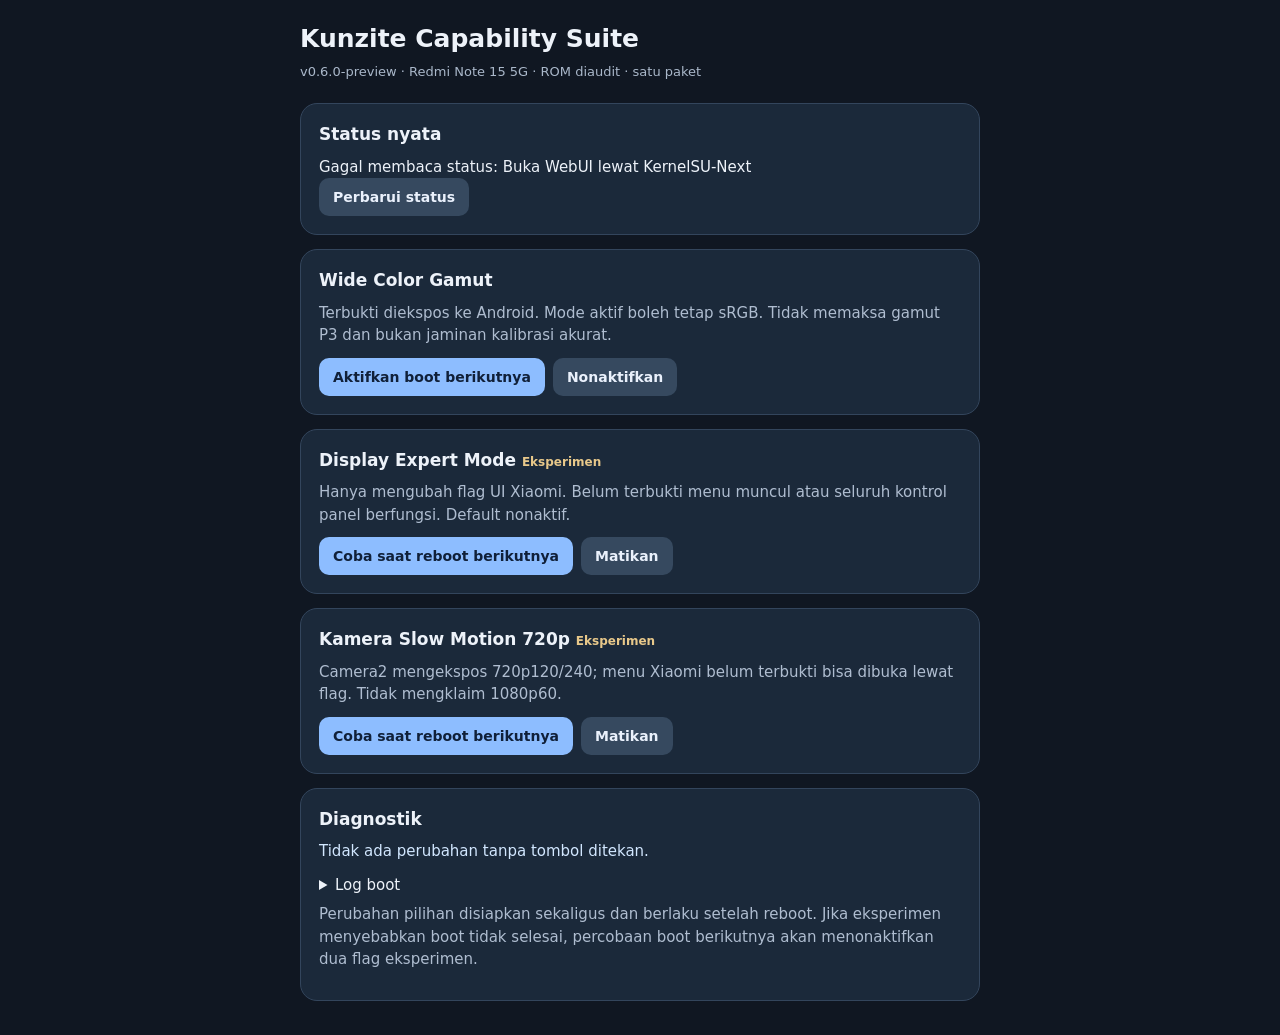
==== module/webroot/index.html @ e20d9041 "Initialize Kunzite Capability Suite source and audited documentation" ====
<!doctype html>
<html lang="id"><head><meta charset="utf-8"><meta name="viewport" content="width=device-width, initial-scale=1">
<title>Kunzite Capability Suite</title>
<style>
:root{color-scheme:dark;font:15px/1.5 system-ui,sans-serif}*{box-sizing:border-box}body{margin:0;background:#101722;color:#edf2f9;padding:20px 14px}
main{max-width:680px;margin:auto}h1{font-size:25px;margin:0 0 4px}.sub{color:#aab8ca;font-size:13px;margin:0 0 22px}
section{background:#1b293a;border:1px solid #33455c;border-radius:17px;padding:18px;margin:14px 0}
h2{font-size:17px;margin:0 0 8px}.row{display:flex;justify-content:space-between;gap:10px;border-bottom:1px solid #314459;padding:9px 0}
.row:last-child{border:0}.row span{color:#afbdd0}.row strong{text-align:right;max-width:56%;overflow-wrap:anywhere}
p{color:#afbdd0;margin:7px 0 11px}.actions{display:flex;flex-wrap:wrap;gap:8px}
button{border:0;border-radius:10px;background:#8dbdff;color:#102039;font:600 14px system-ui;padding:11px 14px}
button.secondary{background:#36495f;color:#eaf1fc}button:disabled{opacity:.45}.tag{font-size:12px;color:#e8c88a}
#msg{white-space:pre-wrap;color:#d2e7ff}pre{white-space:pre-wrap;word-break:break-word;font-size:12px;color:#aebdd2}
</style></head><body><main>
<h1>Kunzite Capability Suite</h1><p class="sub">v0.6.0-preview · Redmi Note 15 5G · ROM diaudit · satu paket</p>
<section><h2>Status nyata</h2><div id="status">Membaca status…</div><button id="refresh" class="secondary">Perbarui status</button></section>
<section><h2>Wide Color Gamut</h2><p>Terbukti diekspos ke Android. Mode aktif boleh tetap sRGB. Tidak memaksa gamut P3 dan bukan jaminan kalibrasi akurat.</p>
<div class="actions"><button data-feature="wcg" data-value="on">Aktifkan boot berikutnya</button><button class="secondary" data-feature="wcg" data-value="off">Nonaktifkan</button></div></section>
<section><h2>Display Expert Mode <span class="tag">Eksperimen</span></h2><p>Hanya mengubah flag UI Xiaomi. Belum terbukti menu muncul atau seluruh kontrol panel berfungsi. Default nonaktif.</p>
<div class="actions"><button data-feature="expert" data-value="on">Coba saat reboot berikutnya</button><button class="secondary" data-feature="expert" data-value="off">Matikan</button></div></section>
<section><h2>Kamera Slow Motion 720p <span class="tag">Eksperimen</span></h2><p>Camera2 mengekspos 720p120/240; menu Xiaomi belum terbukti bisa dibuka lewat flag. Tidak mengklaim 1080p60.</p>
<div class="actions"><button data-feature="hfr" data-value="on">Coba saat reboot berikutnya</button><button class="secondary" data-feature="hfr" data-value="off">Matikan</button></div></section>
<section><h2>Diagnostik</h2><p id="msg">Tidak ada perubahan tanpa tombol ditekan.</p><details><summary>Log boot</summary><pre id="bootlog">-</pre></details>
<p>Perubahan pilihan disiapkan sekaligus dan berlaku setelah reboot. Jika eksperimen menyebabkan boot tidak selesai, percobaan boot berikutnya akan menonaktifkan dua flag eksperimen.</p></section>
<script>
'use strict';
const moduleScript='/system/bin/sh /data/adb/modules/kunzite_wcg_probe/control.sh';
async function exec(command){
 if(!window.ksu || typeof window.ksu.exec!=='function')throw new Error('Buka WebUI lewat KernelSU-Next');
 const result=await Promise.resolve(window.ksu.exec(command));
 if(typeof result==='string')return result.trim();
 if(!result || typeof result!=='object')throw new Error('Respons bridge tidak dikenal');
 const stdout=String(result.stdout??'').trim();
 if(result.errno && Number(result.errno)!==0)throw new Error(stdout||String(result.stderr??'Command gagal'));
 return stdout;
}
function parse(s){const values={};let log=false;let lines=[];for(const line of s.split(/\r?\n/)){
 if(line==='boot_log_start'){log=true;continue}if(line==='boot_log_end'){log=false;continue}
 if(log){lines.push(line);continue}const pos=line.indexOf('=');if(pos>0){values[line.slice(0,pos)]=line.slice(pos+1)}}return {values,lines};}
function row(label,value){const el=document.createElement('div');el.className='row';const a=document.createElement('span');a.textContent=label;const b=document.createElement('strong');b.textContent=value||'Tidak tersedia';el.append(a,b);return el;}
async function refresh(){const target=document.querySelector('#status');target.textContent='Memeriksa…';try{
 const {values:v,lines}=parse(await exec(moduleScript+' status'));target.replaceChildren(
 row('Perangkat/ROM',v.device),row('WCG boot berikutnya',v.wcg_next),row('Properti WCG aktif',v.wcg_property),
 row('SurfaceFlinger WCG',v.sf_wcg),row('Display P3 tersedia',v.p3_available),row('Mode warna aktif',v.active_color),
 row('Panel',v.panel),row('Metamodule',v.metamodule),row('Expert disiapkan',v.expert_next),
 row('Expert flag runtime',v.expert_runtime),row('Slow Motion disiapkan',v.hfr_next),row('HFR flag runtime',v.hfr_runtime),
 row('Expert UI berfungsi',v.expert_ui_result),row('Slow Motion berfungsi',v.hfr_ui_result));
 document.querySelector('#bootlog').textContent=lines.join('\n')||'Tidak ada log';
 }catch(e){target.textContent='Gagal membaca status: '+e.message;}}
async function setFeature(feature,value){if(feature!=='wcg' && value==='on' && !confirm('Fitur ini belum terverifikasi. Aktifkan uji eksperimental untuk reboot berikutnya?'))return;
 document.querySelector('#msg').textContent='Menyimpan…';try{const response=await exec(`${moduleScript} set ${feature} ${value}`);
 document.querySelector('#msg').textContent=response;await refresh();
 }catch(e){document.querySelector('#msg').textContent='Gagal: '+e.message;}}
document.querySelector('#refresh').addEventListener('click',refresh);
for(const b of document.querySelectorAll('[data-feature]'))b.addEventListener('click',()=>setFeature(b.dataset.feature,b.dataset.value));
refresh();
</script></main></body></html>
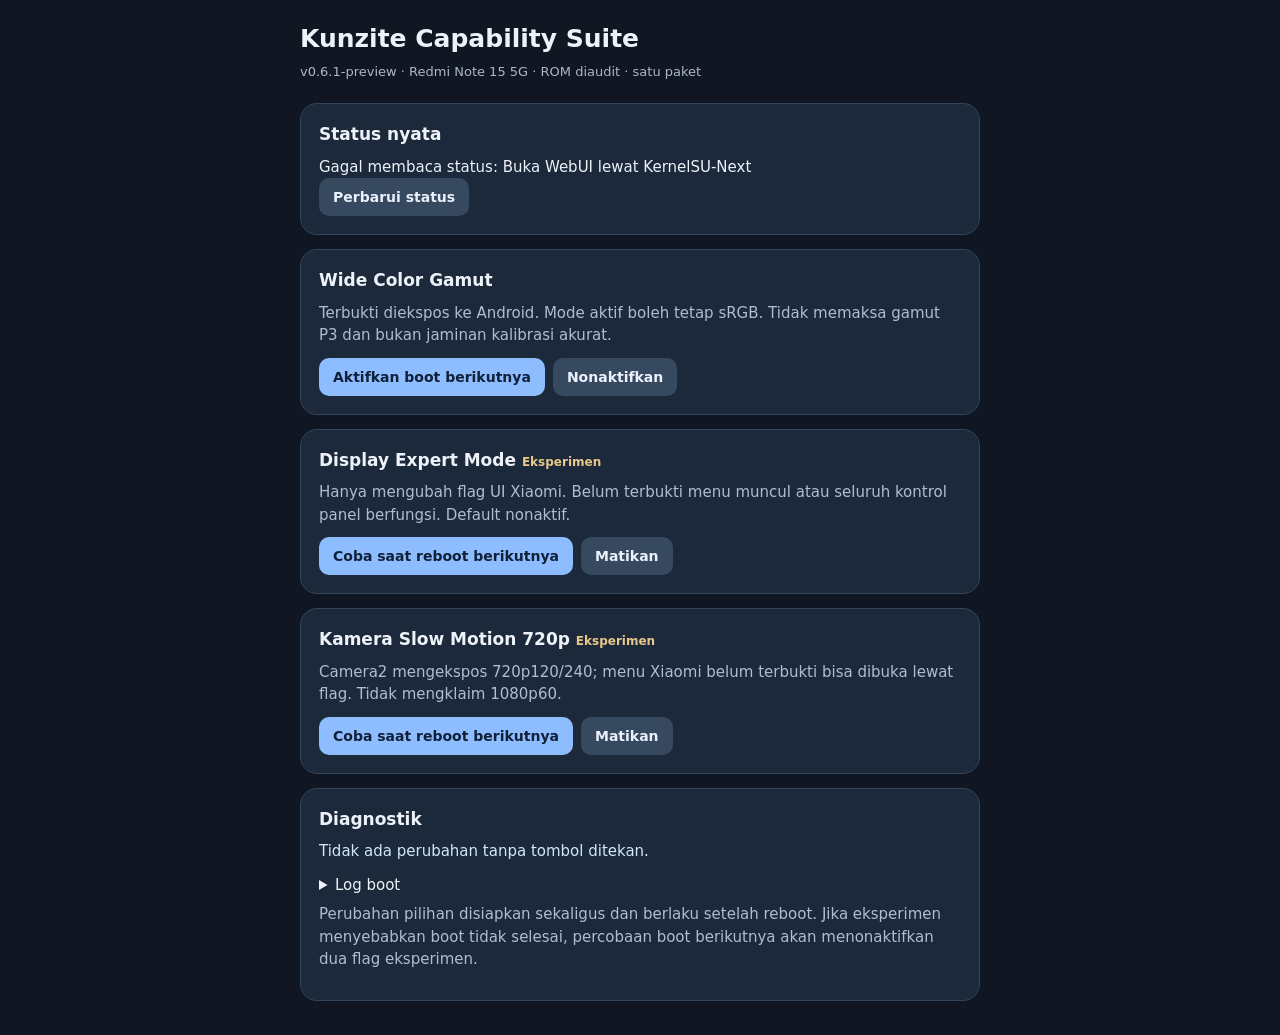
==== commit 7011e2c7: "Correct meta-overlayfs product image staging and guard experimental overlays" ====
--- a/module/webroot/index.html
+++ b/module/webroot/index.html
@@ -12,7 +12,7 @@
 button.secondary{background:#36495f;color:#eaf1fc}button:disabled{opacity:.45}.tag{font-size:12px;color:#e8c88a}
 #msg{white-space:pre-wrap;color:#d2e7ff}pre{white-space:pre-wrap;word-break:break-word;font-size:12px;color:#aebdd2}
 </style></head><body><main>
-<h1>Kunzite Capability Suite</h1><p class="sub">v0.6.0-preview · Redmi Note 15 5G · ROM diaudit · satu paket</p>
+<h1>Kunzite Capability Suite</h1><p class="sub">v0.6.1-preview · Redmi Note 15 5G · ROM diaudit · satu paket</p>
 <section><h2>Status nyata</h2><div id="status">Membaca status…</div><button id="refresh" class="secondary">Perbarui status</button></section>
 <section><h2>Wide Color Gamut</h2><p>Terbukti diekspos ke Android. Mode aktif boleh tetap sRGB. Tidak memaksa gamut P3 dan bukan jaminan kalibrasi akurat.</p>
 <div class="actions"><button data-feature="wcg" data-value="on">Aktifkan boot berikutnya</button><button class="secondary" data-feature="wcg" data-value="off">Nonaktifkan</button></div></section>
@@ -42,7 +42,7 @@
  const {values:v,lines}=parse(await exec(moduleScript+' status'));target.replaceChildren(
  row('Perangkat/ROM',v.device),row('WCG boot berikutnya',v.wcg_next),row('Properti WCG aktif',v.wcg_property),
  row('SurfaceFlinger WCG',v.sf_wcg),row('Display P3 tersedia',v.p3_available),row('Mode warna aktif',v.active_color),
- row('Panel',v.panel),row('Metamodule',v.metamodule),row('Expert disiapkan',v.expert_next),
+ row('Panel',v.panel),row('Metamodule (butuh meta-overlayfs)',v.metamodule),row('Expert disiapkan',v.expert_next),
  row('Expert flag runtime',v.expert_runtime),row('Slow Motion disiapkan',v.hfr_next),row('HFR flag runtime',v.hfr_runtime),
  row('Expert UI berfungsi',v.expert_ui_result),row('Slow Motion berfungsi',v.hfr_ui_result));
  document.querySelector('#bootlog').textContent=lines.join('\n')||'Tidak ada log';
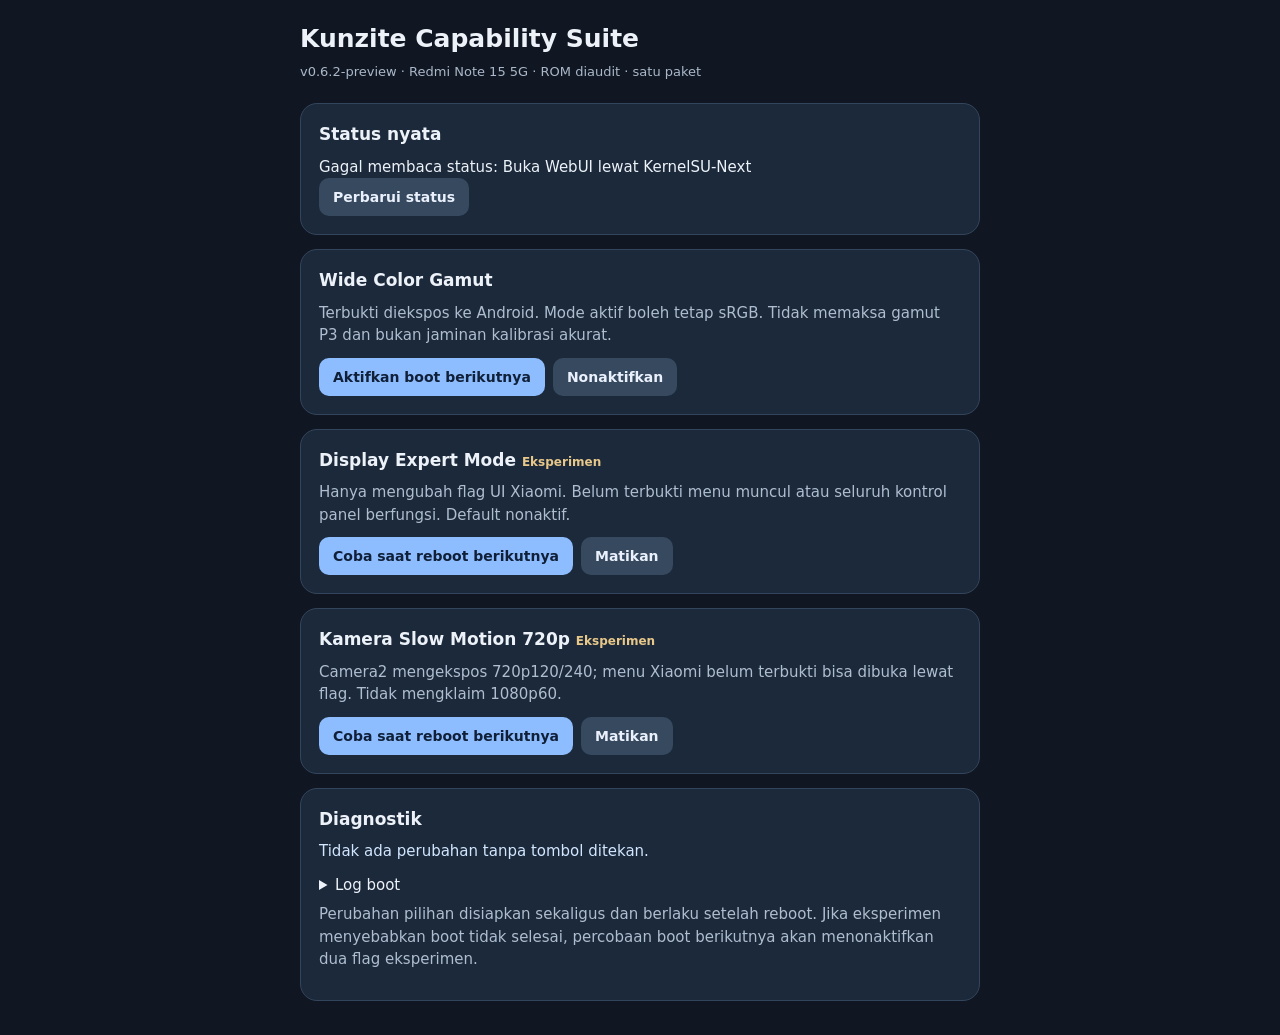
==== commit 2116dc43: "Build verified firmware-free KernelSU ZIP artifacts on GitHub Actions" ====
--- a/module/webroot/index.html
+++ b/module/webroot/index.html
@@ -12,7 +12,7 @@
 button.secondary{background:#36495f;color:#eaf1fc}button:disabled{opacity:.45}.tag{font-size:12px;color:#e8c88a}
 #msg{white-space:pre-wrap;color:#d2e7ff}pre{white-space:pre-wrap;word-break:break-word;font-size:12px;color:#aebdd2}
 </style></head><body><main>
-<h1>Kunzite Capability Suite</h1><p class="sub">v0.6.1-preview · Redmi Note 15 5G · ROM diaudit · satu paket</p>
+<h1>Kunzite Capability Suite</h1><p class="sub">v0.6.2-preview · Redmi Note 15 5G · ROM diaudit · satu paket</p>
 <section><h2>Status nyata</h2><div id="status">Membaca status…</div><button id="refresh" class="secondary">Perbarui status</button></section>
 <section><h2>Wide Color Gamut</h2><p>Terbukti diekspos ke Android. Mode aktif boleh tetap sRGB. Tidak memaksa gamut P3 dan bukan jaminan kalibrasi akurat.</p>
 <div class="actions"><button data-feature="wcg" data-value="on">Aktifkan boot berikutnya</button><button class="secondary" data-feature="wcg" data-value="off">Nonaktifkan</button></div></section>
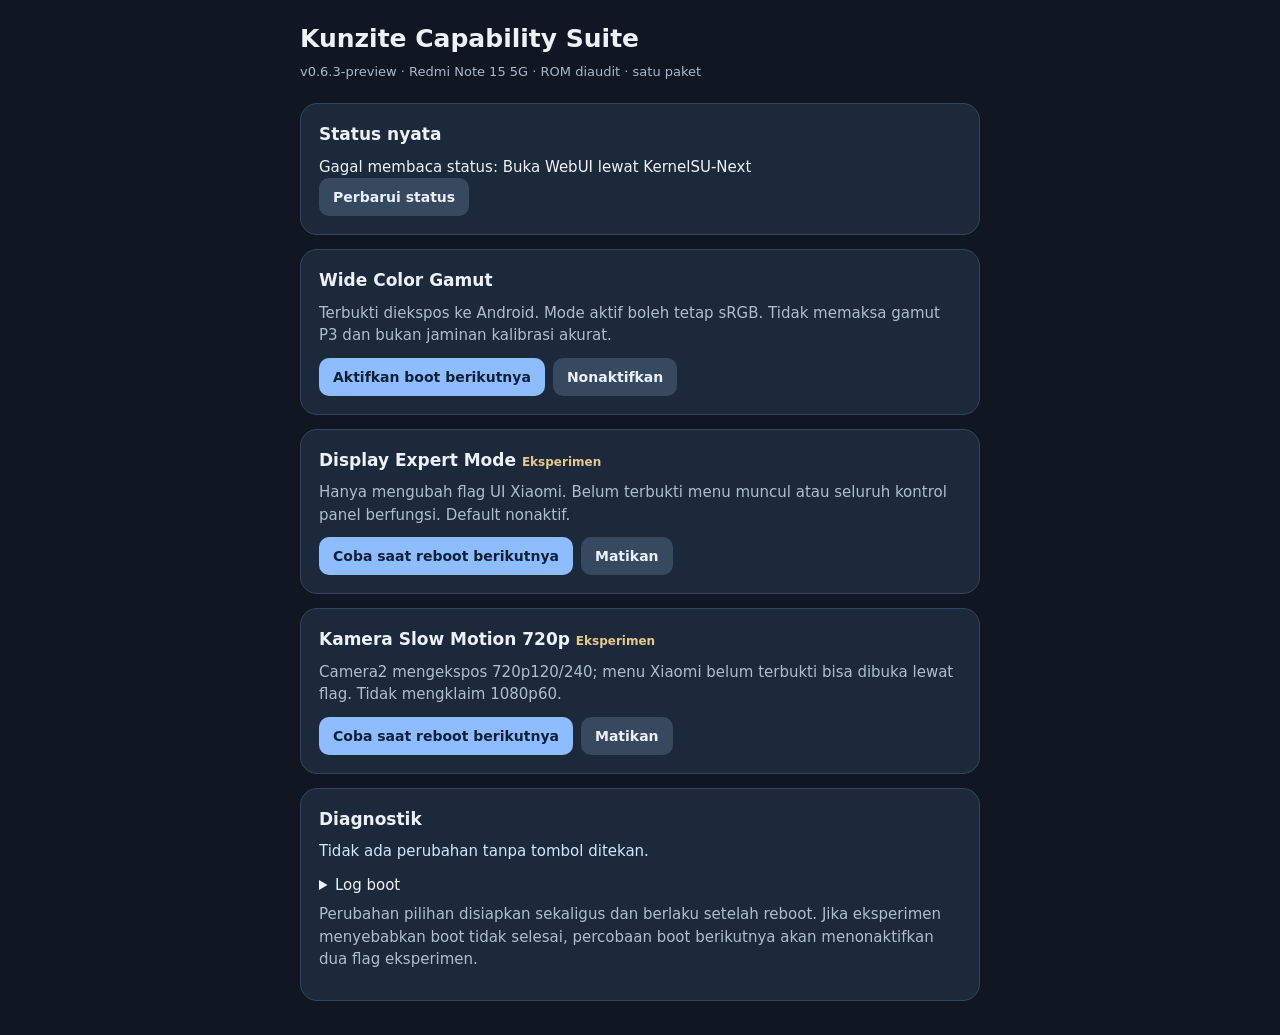
==== commit 30047f0a: "Fix KernelSU-Next flash failure caused by sourced customize.sh shell flags" ====
--- a/module/webroot/index.html
+++ b/module/webroot/index.html
@@ -12,7 +12,7 @@
 button.secondary{background:#36495f;color:#eaf1fc}button:disabled{opacity:.45}.tag{font-size:12px;color:#e8c88a}
 #msg{white-space:pre-wrap;color:#d2e7ff}pre{white-space:pre-wrap;word-break:break-word;font-size:12px;color:#aebdd2}
 </style></head><body><main>
-<h1>Kunzite Capability Suite</h1><p class="sub">v0.6.2-preview · Redmi Note 15 5G · ROM diaudit · satu paket</p>
+<h1>Kunzite Capability Suite</h1><p class="sub">v0.6.3-preview · Redmi Note 15 5G · ROM diaudit · satu paket</p>
 <section><h2>Status nyata</h2><div id="status">Membaca status…</div><button id="refresh" class="secondary">Perbarui status</button></section>
 <section><h2>Wide Color Gamut</h2><p>Terbukti diekspos ke Android. Mode aktif boleh tetap sRGB. Tidak memaksa gamut P3 dan bukan jaminan kalibrasi akurat.</p>
 <div class="actions"><button data-feature="wcg" data-value="on">Aktifkan boot berikutnya</button><button class="secondary" data-feature="wcg" data-value="off">Nonaktifkan</button></div></section>
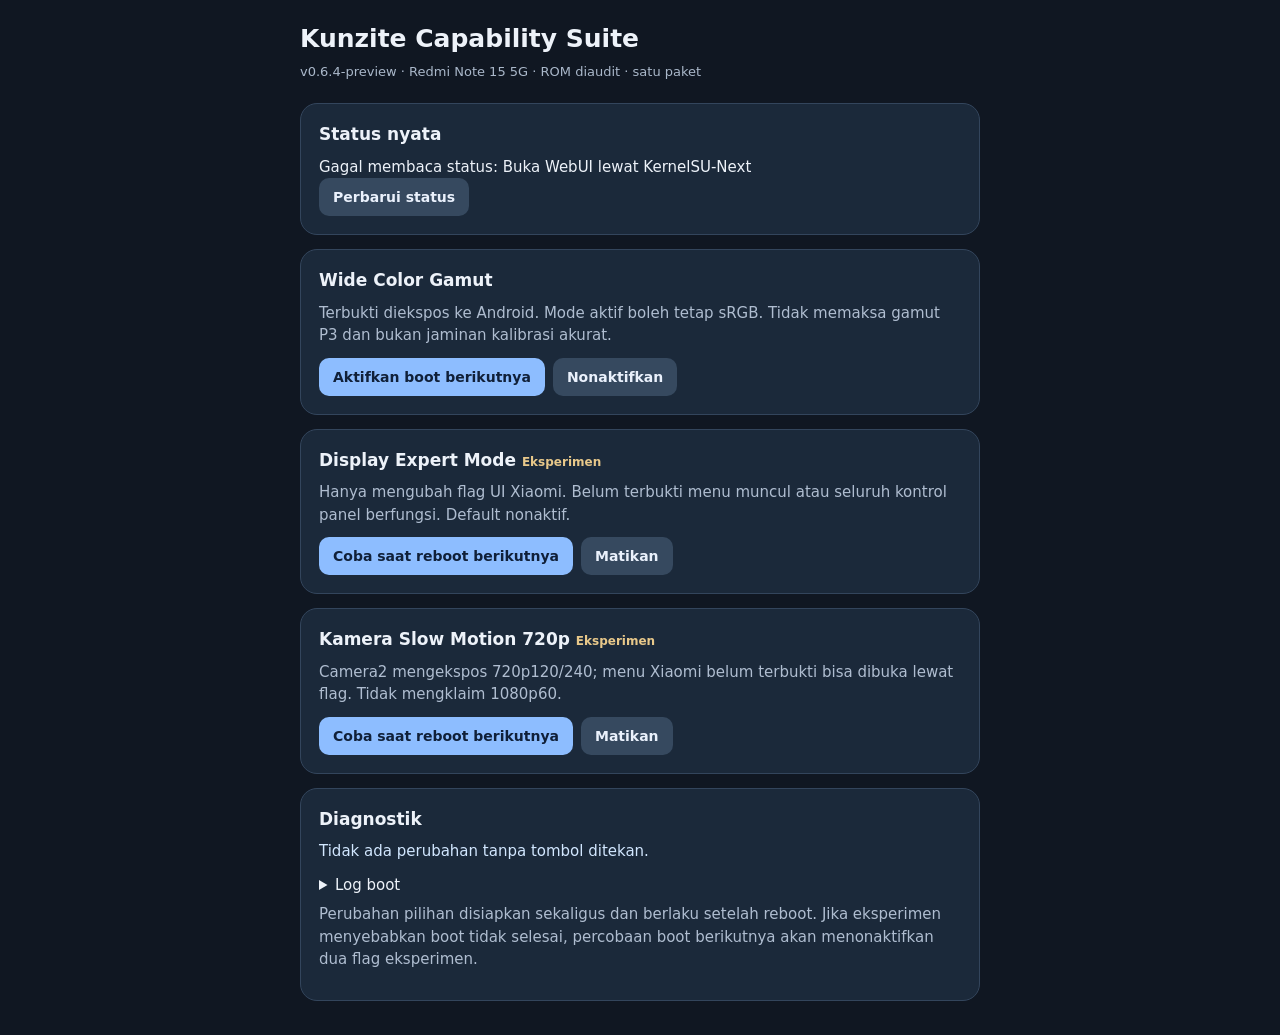
==== commit cda797f6: "Fix KernelSU-Next WebUI status via full-stdout async shell bridge" ====
--- a/module/webroot/index.html
+++ b/module/webroot/index.html
@@ -12,7 +12,7 @@
 button.secondary{background:#36495f;color:#eaf1fc}button:disabled{opacity:.45}.tag{font-size:12px;color:#e8c88a}
 #msg{white-space:pre-wrap;color:#d2e7ff}pre{white-space:pre-wrap;word-break:break-word;font-size:12px;color:#aebdd2}
 </style></head><body><main>
-<h1>Kunzite Capability Suite</h1><p class="sub">v0.6.3-preview · Redmi Note 15 5G · ROM diaudit · satu paket</p>
+<h1>Kunzite Capability Suite</h1><p class="sub">v0.6.4-preview · Redmi Note 15 5G · ROM diaudit · satu paket</p>
 <section><h2>Status nyata</h2><div id="status">Membaca status…</div><button id="refresh" class="secondary">Perbarui status</button></section>
 <section><h2>Wide Color Gamut</h2><p>Terbukti diekspos ke Android. Mode aktif boleh tetap sRGB. Tidak memaksa gamut P3 dan bukan jaminan kalibrasi akurat.</p>
 <div class="actions"><button data-feature="wcg" data-value="on">Aktifkan boot berikutnya</button><button class="secondary" data-feature="wcg" data-value="off">Nonaktifkan</button></div></section>
@@ -25,21 +25,42 @@
 <script>
 'use strict';
 const moduleScript='/system/bin/sh /data/adb/modules/kunzite_wcg_probe/control.sh';
-async function exec(command){
- if(!window.ksu || typeof window.ksu.exec!=='function')throw new Error('Buka WebUI lewat KernelSU-Next');
- const result=await Promise.resolve(window.ksu.exec(command));
- if(typeof result==='string')return result.trim();
- if(!result || typeof result!=='object')throw new Error('Respons bridge tidak dikenal');
- const stdout=String(result.stdout??'').trim();
- if(result.errno && Number(result.errno)!==0)throw new Error(stdout||String(result.stderr??'Command gagal'));
- return stdout;
+// KernelSU-Next synchronous ksu.exec(command) calls ShellUtils.fastCmd,
+// which may return ONLY THE LAST STDOUT LINE. Status must use the two-arg
+// callback API to retrieve all lines and the real exit code.
+let commandId=0;
+function exec(command){
+ if(!window.ksu || typeof window.ksu.exec!=='function')
+   return Promise.reject(new Error('Buka WebUI lewat KernelSU-Next'));
+ return new Promise((resolve,reject)=>{
+   const callbackName='__kcsExec'+(++commandId);
+   const handle='window.'+callbackName;
+   const timeout=setTimeout(()=>{
+     delete window[callbackName];
+     reject(new Error('Shell tidak merespons dalam 30 detik'));
+   },30000);
+   window[callbackName]=(code,stdout,stderr)=>{
+     clearTimeout(timeout);
+     delete window[callbackName];
+     const output=String(stdout??'').trim();
+     const errors=String(stderr??'').trim();
+     if(Number(code)!==0)reject(new Error(errors||output||'Shell gagal: '+code));
+     else resolve(output);
+   };
+   try{window.ksu.exec(command,handle);}
+   catch(e){clearTimeout(timeout);delete window[callbackName];reject(e);}
+ });
 }
 function parse(s){const values={};let log=false;let lines=[];for(const line of s.split(/\r?\n/)){
  if(line==='boot_log_start'){log=true;continue}if(line==='boot_log_end'){log=false;continue}
  if(log){lines.push(line);continue}const pos=line.indexOf('=');if(pos>0){values[line.slice(0,pos)]=line.slice(pos+1)}}return {values,lines};}
 function row(label,value){const el=document.createElement('div');el.className='row';const a=document.createElement('span');a.textContent=label;const b=document.createElement('strong');b.textContent=value||'Tidak tersedia';el.append(a,b);return el;}
 async function refresh(){const target=document.querySelector('#status');target.textContent='Memeriksa…';try{
- const {values:v,lines}=parse(await exec(moduleScript+' status'));target.replaceChildren(
+ const output=await exec(moduleScript+' status');
+ const {values:v,lines}=parse(output);
+ if(!v.device || !v.wcg_property || !v.metamodule || !v.expert_next || !v.hfr_next)
+   throw new Error('Output status tidak lengkap; periksa bridge KernelSU dan log.');
+ target.replaceChildren(
  row('Perangkat/ROM',v.device),row('WCG boot berikutnya',v.wcg_next),row('Properti WCG aktif',v.wcg_property),
  row('SurfaceFlinger WCG',v.sf_wcg),row('Display P3 tersedia',v.p3_available),row('Mode warna aktif',v.active_color),
  row('Panel',v.panel),row('Metamodule (butuh meta-overlayfs)',v.metamodule),row('Expert disiapkan',v.expert_next),
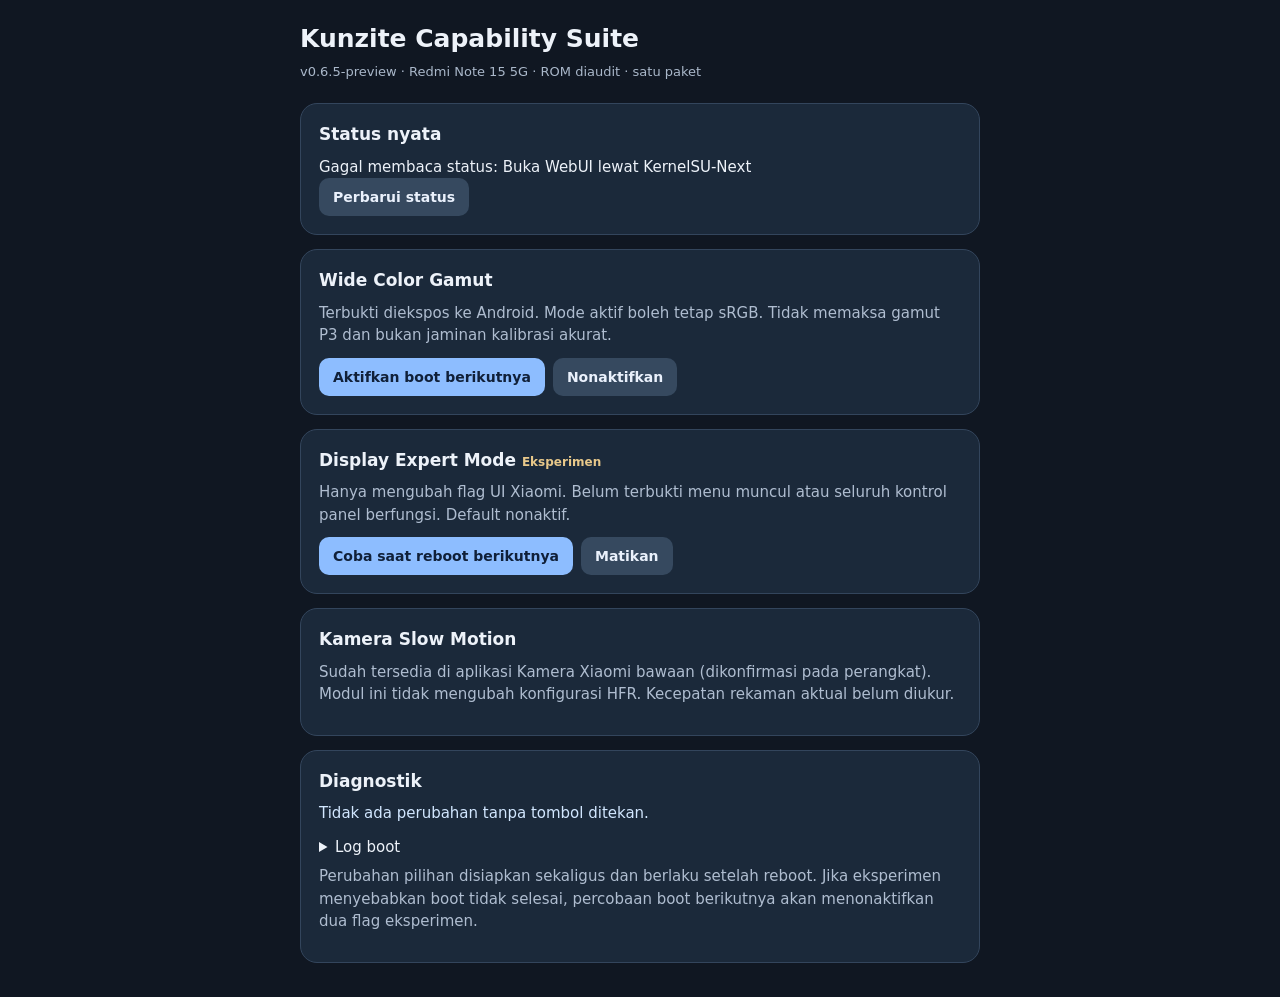
==== commit ead6bba7: "Retire redundant HFR unlock, document stock Slow Motion, retain WebUI bridge fix" ====
--- a/module/webroot/index.html
+++ b/module/webroot/index.html
@@ -12,14 +12,13 @@
 button.secondary{background:#36495f;color:#eaf1fc}button:disabled{opacity:.45}.tag{font-size:12px;color:#e8c88a}
 #msg{white-space:pre-wrap;color:#d2e7ff}pre{white-space:pre-wrap;word-break:break-word;font-size:12px;color:#aebdd2}
 </style></head><body><main>
-<h1>Kunzite Capability Suite</h1><p class="sub">v0.6.4-preview · Redmi Note 15 5G · ROM diaudit · satu paket</p>
+<h1>Kunzite Capability Suite</h1><p class="sub">v0.6.5-preview · Redmi Note 15 5G · ROM diaudit · satu paket</p>
 <section><h2>Status nyata</h2><div id="status">Membaca status…</div><button id="refresh" class="secondary">Perbarui status</button></section>
 <section><h2>Wide Color Gamut</h2><p>Terbukti diekspos ke Android. Mode aktif boleh tetap sRGB. Tidak memaksa gamut P3 dan bukan jaminan kalibrasi akurat.</p>
 <div class="actions"><button data-feature="wcg" data-value="on">Aktifkan boot berikutnya</button><button class="secondary" data-feature="wcg" data-value="off">Nonaktifkan</button></div></section>
 <section><h2>Display Expert Mode <span class="tag">Eksperimen</span></h2><p>Hanya mengubah flag UI Xiaomi. Belum terbukti menu muncul atau seluruh kontrol panel berfungsi. Default nonaktif.</p>
 <div class="actions"><button data-feature="expert" data-value="on">Coba saat reboot berikutnya</button><button class="secondary" data-feature="expert" data-value="off">Matikan</button></div></section>
-<section><h2>Kamera Slow Motion 720p <span class="tag">Eksperimen</span></h2><p>Camera2 mengekspos 720p120/240; menu Xiaomi belum terbukti bisa dibuka lewat flag. Tidak mengklaim 1080p60.</p>
-<div class="actions"><button data-feature="hfr" data-value="on">Coba saat reboot berikutnya</button><button class="secondary" data-feature="hfr" data-value="off">Matikan</button></div></section>
+<section><h2>Kamera Slow Motion</h2><p>Sudah tersedia di aplikasi Kamera Xiaomi bawaan (dikonfirmasi pada perangkat). Modul ini tidak mengubah konfigurasi HFR. Kecepatan rekaman aktual belum diukur.</p></section>
 <section><h2>Diagnostik</h2><p id="msg">Tidak ada perubahan tanpa tombol ditekan.</p><details><summary>Log boot</summary><pre id="bootlog">-</pre></details>
 <p>Perubahan pilihan disiapkan sekaligus dan berlaku setelah reboot. Jika eksperimen menyebabkan boot tidak selesai, percobaan boot berikutnya akan menonaktifkan dua flag eksperimen.</p></section>
 <script>
@@ -58,14 +57,14 @@
 async function refresh(){const target=document.querySelector('#status');target.textContent='Memeriksa…';try{
  const output=await exec(moduleScript+' status');
  const {values:v,lines}=parse(output);
- if(!v.device || !v.wcg_property || !v.metamodule || !v.expert_next || !v.hfr_next)
+ if(!v.device || !v.wcg_property || !v.metamodule || !v.expert_next)
    throw new Error('Output status tidak lengkap; periksa bridge KernelSU dan log.');
  target.replaceChildren(
  row('Perangkat/ROM',v.device),row('WCG boot berikutnya',v.wcg_next),row('Properti WCG aktif',v.wcg_property),
  row('SurfaceFlinger WCG',v.sf_wcg),row('Display P3 tersedia',v.p3_available),row('Mode warna aktif',v.active_color),
  row('Panel',v.panel),row('Metamodule (butuh meta-overlayfs)',v.metamodule),row('Expert disiapkan',v.expert_next),
- row('Expert flag runtime',v.expert_runtime),row('Slow Motion disiapkan',v.hfr_next),row('HFR flag runtime',v.hfr_runtime),
- row('Expert UI berfungsi',v.expert_ui_result),row('Slow Motion berfungsi',v.hfr_ui_result));
+ row('Expert flag runtime',v.expert_runtime),row('HFR XML bawaan (read-only)',v.hfr_runtime),
+ row('Expert UI berfungsi',v.expert_ui_result));
  document.querySelector('#bootlog').textContent=lines.join('\n')||'Tidak ada log';
  }catch(e){target.textContent='Gagal membaca status: '+e.message;}}
 async function setFeature(feature,value){if(feature!=='wcg' && value==='on' && !confirm('Fitur ini belum terverifikasi. Aktifkan uji eksperimental untuk reboot berikutnya?'))return;
